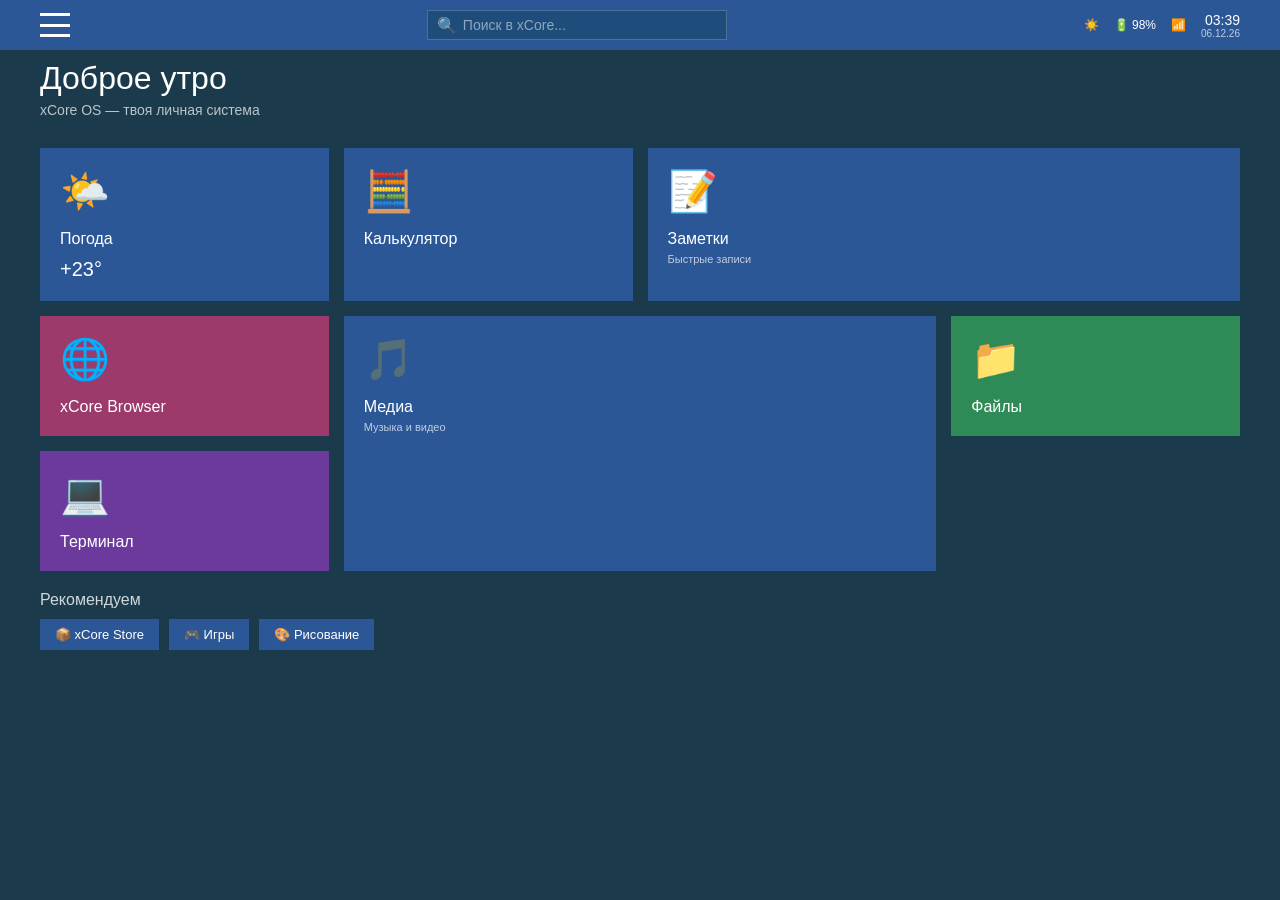
==== index.html @ d832a1ca "Initial commit" ====
<!DOCTYPE html>
<html lang="ru">
<head>
    <meta charset="UTF-8">
    <meta name="viewport" content="width=device-width, initial-scale=1.0">
    <meta name="version" content="os-070626">
    <meta name="status" content="pre-alpha">
    <title>xCore OS | NextGen Metro</title>
    <link rel="stylesheet" href="style.css">
</head>
<body>
    <!-- ФОН С ЭФФЕКТОМ -->
    <div class="bg-layer" id="bgLayer"></div>
    <div class="noise"></div>

    <!-- БОКОВАЯ ПАНЕЛЬ (НОВЫЙ GUI) -->
    <div class="side-panel" id="sidePanel">
        <div class="panel-header">
            <div class="panel-logo">⚡ xCore</div>
            <div class="panel-close" id="panelClose">✕</div>
        </div>
        <div class="panel-menu">
            <div class="panel-item" data-action="home">
                <span class="panel-icon">🏠</span>
                <span>Главный экран</span>
            </div>
            <div class="panel-item" data-action="apps">
                <span class="panel-icon">📦</span>
                <span>Все приложения</span>
            </div>
            <div class="panel-item" data-action="settings">
                <span class="panel-icon">⚙️</span>
                <span>Параметры</span>
            </div>
            <div class="panel-item" data-action="wallpapers">
                <span class="panel-icon">🖼️</span>
                <span>Обои</span>
            </div>
            <div class="panel-item" data-action="about">
                <span class="panel-icon">ℹ️</span>
                <span>О системе</span>
            </div>
        </div>
        <div class="panel-footer">
            <div class="user-info">
                <span class="user-avatar">👤</span>
                <span class="user-name">xCore User</span>
            </div>
            <button class="panel-shutdown" id="shutdownBtn">⏻ Выход</button>
        </div>
    </div>

    <!-- ОСНОВНОЙ ЭКРАН -->
    <div class="main-screen" id="mainScreen">
        <!-- ВЕРХНЯЯ ПАНЕЛЬ -->
        <div class="top-bar">
            <div class="menu-toggle" id="menuToggle">
                <span></span><span></span><span></span>
            </div>
            <div class="search-bar">
                <span class="search-icon">🔍</span>
                <input type="text" placeholder="Поиск в xCore..." id="globalSearch">
            </div>
            <div class="system-tray">
                <div class="tray-icon" id="weatherIcon">🌤️</div>
                <div class="tray-icon" id="batteryIcon">🔋 98%</div>
                <div class="tray-icon" id="wifiIcon">📶</div>
                <div class="datetime">
                    <div class="time" id="clock">--:--</div>
                    <div class="date" id="date">--.--.--</div>
                </div>
            </div>
        </div>

        <!-- ПРИВЕТСТВИЕ -->
        <div class="welcome-section">
            <h1 class="greeting" id="greeting">Добро пожаловать</h1>
            <p class="subgreeting">xCore OS — твоя личная система</p>
        </div>

        <!-- ЖИВЫЕ ПЛИТКИ -->
        <div class="tiles-grid" id="tilesGrid">
            <div class="tile live-tile" data-app="weather">
                <div class="tile-bg"></div>
                <div class="tile-content">
                    <div class="tile-icon">🌤️</div>
                    <div class="tile-title">Погода</div>
                    <div class="tile-live" id="weatherTemp">Загрузка...</div>
                </div>
            </div>

            <div class="tile" data-app="calc">
                <div class="tile-icon">🧮</div>
                <div class="tile-title">Калькулятор</div>
            </div>

            <div class="tile wide" data-app="notes">
                <div class="tile-icon">📝</div>
                <div class="tile-title">Заметки</div>
                <div class="tile-desc">Быстрые записи</div>
            </div>

            <div class="tile accent" data-app="browser">
                <div class="tile-icon">🌐</div>
                <div class="tile-title">xCore Browser</div>
            </div>

            <div class="tile large" data-app="media">
                <div class="tile-icon">🎵</div>
                <div class="tile-title">Медиа</div>
                <div class="tile-desc">Музыка и видео</div>
            </div>

            <div class="tile green" data-app="files">
                <div class="tile-icon">📁</div>
                <div class="tile-title">Файлы</div>
            </div>

            <div class="tile purple" data-app="terminal">
                <div class="tile-icon">💻</div>
                <div class="tile-title">Терминал</div>
            </div>
        </div>

        <!-- РЕКОМЕНДАЦИИ -->
        <div class="recommendations">
            <h3>Рекомендуем</h3>
            <div class="rec-list">
                <div class="rec-item" data-app="store">📦 xCore Store</div>
                <div class="rec-item" data-app="games">🎮 Игры</div>
                <div class="rec-item" data-app="draw">🎨 Рисование</div>
            </div>
        </div>
    </div>

    <!-- КОНТЕЙНЕР ОКОН -->
    <div id="windowsContainer"></div>

    <!-- УВЕДОМЛЕНИЯ -->
    <div class="notifications" id="notifications"></div>

    <script src="system/boot.js"></script>
    <script src="system/kernel.js"></script>
    <script src="system/storage.js"></script>
    <script src="script.js"></script>
</body>
</html>
---- style.css ----
/* xCore OS - Windows 8 Style */
/* Без градиентов, без скруглений, только Segoe UI */

* {
    margin: 0;
    padding: 0;
    box-sizing: border-box;
}

body {
    font-family: 'Segoe UI', 'Arial', sans-serif;
    font-weight: 400;
    overflow: hidden;
    height: 100vh;
    background: #1b3a4b;
}

/* ФОН (простой, без эффектов) */
.bg-layer {
    position: fixed;
    top: 0;
    left: 0;
    width: 100%;
    height: 100%;
    background: #1b3a4b;
    z-index: -2;
}

.noise {
    display: none;
}

/* БОКОВАЯ ПАНЕЛЬ */
.side-panel {
    position: fixed;
    left: -320px;
    top: 0;
    width: 320px;
    height: 100%;
    background: #2b5797;
    z-index: 1000;
    transition: 0.3s;
    display: flex;
    flex-direction: column;
    border-right: none;
    padding-top: 50px;
}

.side-panel.open {
    left: 0;
}

.panel-header {
    padding: 20px;
    border-bottom: 1px solid rgba(255,255,255,0.2);
    display: flex;
    justify-content: space-between;
    align-items: center;
}

.panel-logo {
    font-size: 24px;
    font-weight: normal;
    color: white;
    -webkit-text-fill-color: white;
    background: none;
}

.panel-close {
    font-size: 20px;
    cursor: pointer;
    color: white;
    opacity: 0.7;
}

.panel-close:hover {
    opacity: 1;
}

.panel-menu {
    flex: 1;
    padding: 20px;
}

.panel-item {
    padding: 12px 15px;
    margin: 5px 0;
    cursor: pointer;
    display: flex;
    align-items: center;
    gap: 15px;
    font-size: 14px;
    color: white;
    border-radius: 0px;
}

.panel-item:hover {
    background: #1e4d7b;
}

.panel-icon {
    font-size: 18px;
    width: 25px;
}

.panel-footer {
    padding: 20px;
    border-top: 1px solid rgba(255,255,255,0.2);
}

.user-info {
    display: flex;
    align-items: center;
    gap: 12px;
    padding: 10px;
    background: #1e4d7b;
    margin-bottom: 15px;
}

.user-avatar {
    font-size: 28px;
}

.user-name {
    font-size: 14px;
    color: white;
}

.panel-shutdown {
    width: 100%;
    padding: 10px;
    background: #9c3a6b;
    border: none;
    color: white;
    cursor: pointer;
    font-size: 14px;
    font-family: 'Segoe UI', 'Arial', sans-serif;
    border-radius: 0px;
}

.panel-shutdown:hover {
    background: #7a2d53;
}

/* ОСНОВНОЙ ЭКРАН */
.main-screen {
    margin-left: 0;
    transition: 0.3s;
    height: 100vh;
    overflow-y: hidden;
    padding: 60px 40px 0 40px;
}

.side-panel.open ~ .main-screen {
    margin-left: 320px;
}

/* ВЕРХНЯЯ ПАНЕЛЬ (прилипает к экрану) */
.top-bar {
    position: fixed;
    top: 0;
    left: 0;
    right: 0;
    display: flex;
    justify-content: space-between;
    align-items: center;
    padding: 10px 40px;
    background: #2b5797;
    z-index: 100;
}

.menu-toggle {
    width: 30px;
    height: 24px;
    display: flex;
    flex-direction: column;
    justify-content: space-between;
    cursor: pointer;
}

.menu-toggle span {
    height: 3px;
    background: white;
    border-radius: 0px;
}

.search-bar {
    flex: 1;
    max-width: 300px;
    margin: 0 20px;
    position: relative;
}

.search-icon {
    position: absolute;
    left: 10px;
    top: 50%;
    transform: translateY(-50%);
    color: white;
    opacity: 0.7;
}

#globalSearch {
    width: 100%;
    padding: 6px 10px 6px 35px;
    background: #1e4d7b;
    border: 1px solid rgba(255,255,255,0.2);
    color: white;
    font-size: 14px;
    font-family: 'Segoe UI', 'Arial', sans-serif;
    border-radius: 0px;
}

#globalSearch:focus {
    outline: none;
    border-color: white;
}

#globalSearch::placeholder {
    color: rgba(255,255,255,0.5);
}

.system-tray {
    display: flex;
    align-items: center;
    gap: 15px;
}

.tray-icon {
    color: white;
    cursor: pointer;
    font-size: 12px;
}

.datetime {
    text-align: right;
}

.time {
    font-size: 14px;
    font-weight: normal;
    color: white;
}

.date {
    font-size: 10px;
    color: white;
    opacity: 0.7;
}

/* ПРИВЕТСТВИЕ */
.welcome-section {
    margin-bottom: 30px;
}

.greeting {
    font-size: 32px;
    font-weight: normal;
    color: white;
    background: none;
    -webkit-text-fill-color: white;
    margin-bottom: 5px;
}

.subgreeting {
    color: white;
    opacity: 0.7;
    font-size: 14px;
}

/* СЕТКА ПЛИТОК */
.tiles-grid {
    display: grid;
    grid-template-columns: repeat(4, 1fr);
    gap: 15px;
    margin-bottom: 20px;
}

.tile {
    background: #2b5797;
    border: none;
    border-radius: 0px;
    padding: 20px;
    cursor: pointer;
    transition: 0.1s;
    position: relative;
}

.tile:hover {
    background: #3a6ea5;
}

.tile:active {
    background: #1e4d7b;
}

.tile-bg {
    display: none;
}

.tile-icon {
    font-size: 40px;
    margin-bottom: 15px;
    color: white;
}

.tile-title {
    font-size: 16px;
    font-weight: normal;
    color: white;
}

.tile-desc {
    font-size: 11px;
    color: white;
    opacity: 0.7;
    margin-top: 5px;
}

.tile-live {
    font-size: 20px;
    margin-top: 10px;
    color: white;
}

/* РАЗМЕРЫ ПЛИТОК */
.tile.wide {
    grid-column: span 2;
}

.tile.large {
    grid-row: span 2;
    grid-column: span 2;
}

.tile.accent {
    background: #9c3a6b;
}

.tile.accent:hover {
    background: #b84a7a;
}

.tile.green {
    background: #2e8b57;
}

.tile.green:hover {
    background: #3aa56a;
}

.tile.purple {
    background: #6b3a9c;
}

.tile.purple:hover {
    background: #7f4ab0;
}

/* РЕКОМЕНДАЦИИ */
.recommendations {
    margin-top: 20px;
}

.recommendations h3 {
    font-size: 16px;
    font-weight: normal;
    margin-bottom: 10px;
    color: white;
    opacity: 0.8;
}

.rec-list {
    display: flex;
    gap: 10px;
    flex-wrap: wrap;
}

.rec-item {
    background: #2b5797;
    border: none;
    border-radius: 0px;
    padding: 8px 15px;
    cursor: pointer;
    font-size: 13px;
    color: white;
}

.rec-item:hover {
    background: #3a6ea5;
}

/* ОКНА (строгий Win8 стиль) */
.window {
    position: fixed;
    background: #f0f0f0;
    border-radius: 0px;
    border: 1px solid #ccc;
    box-shadow: 2px 2px 10px rgba(0,0,0,0.2);
    z-index: 200;
    min-width: 400px;
    min-height: 300px;
    display: flex;
    flex-direction: column;
    overflow: hidden;
}

.window-header {
    padding: 10px 15px;
    background: #2b5797;
    cursor: move;
    display: flex;
    justify-content: space-between;
    align-items: center;
    border-bottom: none;
}

.window-title {
    font-weight: normal;
    color: white;
    font-size: 14px;
}

.window-close {
    cursor: pointer;
    background: #9c3a6b;
    width: 24px;
    height: 24px;
    display: flex;
    align-items: center;
    justify-content: center;
    color: white;
    font-size: 14px;
}

.window-close:hover {
    background: #7a2d53;
}

.window-content {
    flex: 1;
    padding: 15px;
    overflow: auto;
    background: white;
    color: #333;
}

/* УВЕДОМЛЕНИЯ */
.notifications {
    position: fixed;
    bottom: 20px;
    right: 20px;
    z-index: 1100;
}

.notification {
    background: #2b5797;
    border-left: 4px solid #9c3a6b;
    border-radius: 0px;
    padding: 10px 15px;
    margin-top: 8px;
    min-width: 220px;
    color: white;
    font-size: 12px;
}

/* КАЛЬКУЛЯТОР */
.app-calc {
    display: grid;
    grid-template-columns: repeat(4, 1fr);
    gap: 5px;
    padding: 10px;
    max-width: 250px;
}

.app-calc button {
    padding: 15px;
    font-size: 16px;
    background: #2b5797;
    color: white;
    border: none;
    cursor: pointer;
    font-family: 'Segoe UI', 'Arial', sans-serif;
    border-radius: 0px;
}

.app-calc button:hover {
    background: #3a6ea5;
}

.app-calc .display {
    grid-column: span 4;
    padding: 15px;
    font-size: 20px;
    text-align: right;
    background: #1a1a1a;
    color: white;
    font-family: monospace;
}

/* ЗАМЕТКИ */
.app-notes textarea {
    width: 100%;
    height: 250px;
    padding: 10px;
    font-size: 14px;
    font-family: monospace;
    border: 1px solid #ccc;
    border-radius: 0px;
}

.app-notes button {
    margin-top: 10px;
    padding: 8px 15px;
    background: #2b5797;
    color: white;
    border: none;
    cursor: pointer;
    margin-right: 8px;
    font-family: 'Segoe UI', 'Arial', sans-serif;
    border-radius: 0px;
}

.app-notes button:hover {
    background: #3a6ea5;
}

/* БРАУЗЕР */
.app-browser input {
    padding: 6px;
    font-size: 13px;
    border: 1px solid #ccc;
    border-radius: 0px;
}

.app-browser button {
    padding: 6px 12px;
    background: #2b5797;
    color: white;
    border: none;
    cursor: pointer;
    border-radius: 0px;
}

.app-browser iframe {
    border: 1px solid #ccc;
}

/* ОБОИ */
.app-wallpapers button {
    display: block;
    width: 100%;
    margin: 8px 0;
    padding: 10px;
    background: #2b5797;
    color: white;
    border: none;
    cursor: pointer;
    text-align: left;
    font-family: 'Segoe UI', 'Arial', sans-serif;
    border-radius: 0px;
}

.app-wallpapers button:hover {
    background: #3a6ea5;
}

/* СКРОЛЛБАР (Win8 стиль) */
::-webkit-scrollbar {
    width: 10px;
}

::-webkit-scrollbar-track {
    background: #e0e0e0;
}

::-webkit-scrollbar-thumb {
    background: #2b5797;
    border-radius: 0px;
}

::-webkit-scrollbar-thumb:hover {
    background: #1e4d7b;
}

/* АНИМАЦИИ (минимальные) */
.tile {
    transition: 0.05s linear;
}

/* АДАПТИВНОСТЬ */
@media (max-width: 900px) {
    .tiles-grid {
        grid-template-columns: repeat(2, 1fr);
    }
    
    .search-bar {
        display: none;
    }
}

@media (max-width: 600px) {
    .main-screen {
        padding: 60px 15px 0 15px;
    }
    
    .tiles-grid {
        grid-template-columns: 1fr;
    }
    
    .datetime {
        display: none;
    }
}

/* Настройки */
.app-settings button {
    background: #2b5797;
    color: white;
    border: none;
    padding: 8px 15px;
    cursor: pointer;
}

.app-settings button:hover {
    background: #3a6ea5;
}

/* Список приложений */
.app-appslist button {
    display: block;
    width: 100%;
    padding: 12px;
    margin: 5px 0;
    background: #2b5797;
    color: white;
    border: none;
    cursor: pointer;
    text-align: left;
}

.app-appslist button:hover {
    background: #3a6ea5;
}

/* ========== АНИМАЦИИ xCore OS ========== */

/* ПЛИТКИ ПРИ ЗАГРУЗКЕ - появление с масштабом */
@keyframes tileAppear {
    0% {
        opacity: 0;
        transform: scale(0.7);
    }
    60% {
        transform: scale(1.05);
    }
    100% {
        opacity: 1;
        transform: scale(1);
    }
}

.tile {
    animation: tileAppear 0.4s cubic-bezier(0.34, 1.2, 0.64, 1) forwards;
    opacity: 0;
}

/* Задержки для каждой плитки */
.tile:nth-child(1) { animation-delay: 0.00s; }
.tile:nth-child(2) { animation-delay: 0.05s; }
.tile:nth-child(3) { animation-delay: 0.10s; }
.tile:nth-child(4) { animation-delay: 0.15s; }
.tile:nth-child(5) { animation-delay: 0.20s; }
.tile:nth-child(6) { animation-delay: 0.25s; }
.tile:nth-child(7) { animation-delay: 0.30s; }
.tile:nth-child(8) { animation-delay: 0.35s; }
.tile:nth-child(9) { animation-delay: 0.40s; }
.tile:nth-child(10) { animation-delay: 0.45s; }

/* ПРИВЕТСТВИЕ */
@keyframes fadeInUp {
    0% {
        opacity: 0;
        transform: translateY(30px);
    }
    100% {
        opacity: 1;
        transform: translateY(0);
    }
}

.welcome-section {
    animation: fadeInUp 0.5s ease-out 0.1s forwards;
    opacity: 0;
}

/* ВЕРХНЯЯ ПАНЕЛЬ */
@keyframes slideDown {
    0% {
        opacity: 0;
        transform: translateY(-100%);
    }
    100% {
        opacity: 1;
        transform: translateY(0);
    }
}

.top-bar {
    animation: slideDown 0.4s ease-out forwards;
}

/* БОКОВАЯ ПАНЕЛЬ */
@keyframes slideInLeft {
    from {
        transform: translateX(-100%);
    }
    to {
        transform: translateX(0);
    }
}

.side-panel.open {
    animation: slideInLeft 0.3s ease-out;
}

/* CHARMS ПАНЕЛЬ */
@keyframes slideInRight {
    from {
        transform: translateX(100%);
    }
    to {
        transform: translateX(0);
    }
}

.charms-bar.active {
    animation: slideInRight 0.3s ease-out;
}

/* ОКНА */
@keyframes windowAppear {
    0% {
        opacity: 0;
        transform: scale(0.9) translateY(20px);
    }
    100% {
        opacity: 1;
        transform: scale(1) translateY(0);
    }
}

.window {
    animation: windowAppear 0.25s ease-out forwards;
}

/* КНОПКИ ПРИ НАВЕДЕНИИ */
.tile, .panel-item, .rec-item, button, .taskbar-app, .start-button {
    transition: all 0.1s linear;
}

.tile:active {
    transform: scale(0.97);
    transition: 0.02s linear;
}

/* УВЕДОМЛЕНИЯ */
@keyframes notificationSlide {
    0% {
        opacity: 0;
        transform: translateX(100%);
    }
    100% {
        opacity: 1;
        transform: translateX(0);
    }
}

.notification {
    animation: notificationSlide 0.3s ease-out forwards;
}

/* РЕКОМЕНДАЦИИ */
.recommendations {
    animation: fadeInUp 0.4s ease-out 0.3s forwards;
    opacity: 0;
}

.rec-item {
    animation: tileAppear 0.3s ease-out forwards;
    animation-delay: calc(0.4s + var(--i, 0) * 0.05s);
    opacity: 0;
}

.rec-item:nth-child(1) { --i: 1; }
.rec-item:nth-child(2) { --i: 2; }
.rec-item:nth-child(3) { --i: 3; }

/* СИСТЕМНЫЙ ТРЕЙ */
.tray-icon {
    transition: all 0.2s ease;
}

.tray-icon:hover {
    transform: scale(1.1);
}

/* ЧАСЫ И ДАТА */
.time, .date {
    transition: all 0.2s;
}

/* ПАНЕЛЬ ЗАДАЧ (ОКНА В TASKBAR) */
.taskbar-app {
    transition: all 0.1s linear;
}

.taskbar-app:active {
    transform: scale(0.95);
}

/* ЗАКРЫТИЕ ОКНА (анимация исчезновения) */
.window.closing {
    animation: windowClose 0.2s ease-out forwards;
}

@keyframes windowClose {
    0% {
        opacity: 1;
        transform: scale(1);
    }
    100% {
        opacity: 0;
        transform: scale(0.9);
        display: none;
    }
}

/* ПУЛЬСАЦИЯ ДЛЯ ЖИВЫХ ПЛИТОК */
@keyframes pulse {
    0%, 100% {
        opacity: 1;
    }
    50% {
        opacity: 0.7;
    }
}

.tile-live {
    animation: pulse 2s ease-in-out infinite;
}

/* МИГАНИЕ КУРСОРА В ПОИСКЕ */
@keyframes blink {
    0%, 100% { border-color: rgba(255,255,255,0.2); }
    50% { border-color: white; }
}

#globalSearch:focus {
    animation: blink 0.8s ease-in-out infinite;
}

/* ЗАГРУЗОЧНЫЙ ЭКРАН (опционально) */
@keyframes spin {
    from { transform: rotate(0deg); }
    to { transform: rotate(360deg); }
}

.loading-spinner {
    animation: spin 1s linear infinite;
}

/* АНИМАЦИЯ ПРИ НАЖАТИИ НА ПЛИТКУ (эффект волны) */
.tile {
    position: relative;
    overflow: hidden;
}

.tile::after {
    content: '';
    position: absolute;
    top: 50%;
    left: 50%;
    width: 0;
    height: 0;
    border-radius: 50%;
    background: rgba(255,255,255,0.3);
    transform: translate(-50%, -50%);
    transition: width 0.3s, height 0.3s;
}

.tile:active::after {
    width: 200%;
    height: 200%;
}

/* АНИМАЦИЯ ДЛЯ БУРГЕРА */
.menu-toggle span {
    transition: all 0.2s ease;
}

.menu-toggle:hover span:nth-child(1) {
    transform: translateY(-2px);
}

.menu-toggle:hover span:nth-child(3) {
    transform: translateY(2px);
}

/* АНИМАЦИЯ ДЛЯ КНОПКИ ЗАКРЫТИЯ */
.window-close {
    transition: all 0.1s linear;
}

.window-close:active {
    transform: scale(0.85);
}

/* АНИМАЦИЯ ДЛЯ SCROLLBAR (плавное появление) */
::-webkit-scrollbar-thumb {
    transition: background 0.2s;
}
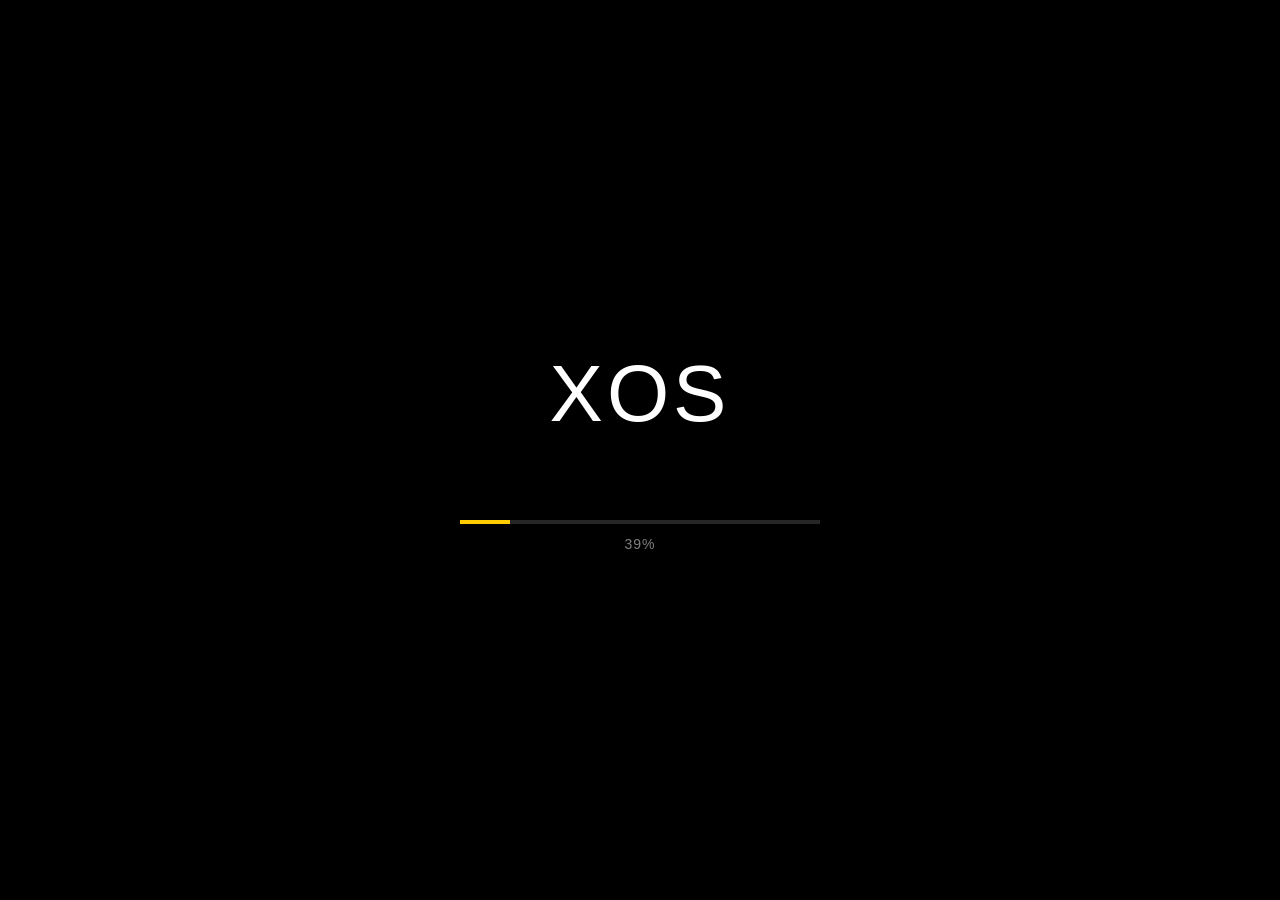
==== commit b754b280: "Update Alpha 1.1.0" ====
--- a/index.html
+++ b/index.html
@@ -3,145 +3,110 @@
 <head>
     <meta charset="UTF-8">
     <meta name="viewport" content="width=device-width, initial-scale=1.0">
-    <meta name="version" content="os-070626">
-    <meta name="status" content="pre-alpha">
-    <title>xCore OS | NextGen Metro</title>
-    <link rel="stylesheet" href="style.css">
+    <title>Загрузка xCore OS</title>
+    <style>
+        * {
+            margin: 0;
+            padding: 0;
+            box-sizing: border-box;
+        }
+
+        body {
+            font-family: 'Segoe UI Light', 'Segoe UI', 'Arial', sans-serif;
+            background: #000000;
+            height: 100vh;
+            display: flex;
+            justify-content: center;
+            align-items: center;
+            overflow: hidden;
+        }
+
+        .loading-container {
+            text-align: center;
+            width: 100%;
+            max-width: 400px;
+            padding: 20px;
+        }
+
+        /* ЛОГОТИП */
+        .logo {
+            font-family: 'Segoe UI Light', 'Segoe UI', 'Arial', sans-serif;
+            font-size: 80px;
+            font-weight: 300;
+            color: #ffffff;
+            letter-spacing: 4px;
+            margin-bottom: 80px;
+        }
+
+        /* ПРОГРЕСС-БАР */
+        .progress-bar-container {
+            background: rgba(255, 255, 255, 0.15);
+            height: 4px;
+            width: 100%;
+            margin: 0;
+        }
+
+        .progress-bar {
+            background: #ffcc00;
+            height: 100%;
+            width: 0%;
+            transition: width 0.15s linear;
+        }
+
+        /* ПРОЦЕНТЫ */
+        .percentage {
+            font-family: 'Segoe UI Light', 'Segoe UI', 'Arial', sans-serif;
+            font-size: 14px;
+            font-weight: 300;
+            color: rgba(255, 255, 255, 0.5);
+            margin-top: 12px;
+            letter-spacing: 1px;
+        }
+
+        /* Исчезновение */
+        @keyframes fadeOut {
+            from { opacity: 1; }
+            to { opacity: 0; }
+        }
+
+        body.fade-out {
+            animation: fadeOut 0.3s ease-out forwards;
+        }
+    </style>
 </head>
 <body>
-    <!-- ФОН С ЭФФЕКТОМ -->
-    <div class="bg-layer" id="bgLayer"></div>
-    <div class="noise"></div>
-
-    <!-- БОКОВАЯ ПАНЕЛЬ (НОВЫЙ GUI) -->
-    <div class="side-panel" id="sidePanel">
-        <div class="panel-header">
-            <div class="panel-logo">⚡ xCore</div>
-            <div class="panel-close" id="panelClose">✕</div>
+    <div class="loading-container">
+        <div class="logo">XOS</div>
+        <div class="progress-bar-container">
+            <div class="progress-bar" id="progressBar"></div>
         </div>
-        <div class="panel-menu">
-            <div class="panel-item" data-action="home">
-                <span class="panel-icon">🏠</span>
-                <span>Главный экран</span>
-            </div>
-            <div class="panel-item" data-action="apps">
-                <span class="panel-icon">📦</span>
-                <span>Все приложения</span>
-            </div>
-            <div class="panel-item" data-action="settings">
-                <span class="panel-icon">⚙️</span>
-                <span>Параметры</span>
-            </div>
-            <div class="panel-item" data-action="wallpapers">
-                <span class="panel-icon">🖼️</span>
-                <span>Обои</span>
-            </div>
-            <div class="panel-item" data-action="about">
-                <span class="panel-icon">ℹ️</span>
-                <span>О системе</span>
-            </div>
-        </div>
-        <div class="panel-footer">
-            <div class="user-info">
-                <span class="user-avatar">👤</span>
-                <span class="user-name">xCore User</span>
-            </div>
-            <button class="panel-shutdown" id="shutdownBtn">⏻ Выход</button>
-        </div>
+        <div class="percentage" id="percentage">0%</div>
     </div>
 
-    <!-- ОСНОВНОЙ ЭКРАН -->
-    <div class="main-screen" id="mainScreen">
-        <!-- ВЕРХНЯЯ ПАНЕЛЬ -->
-        <div class="top-bar">
-            <div class="menu-toggle" id="menuToggle">
-                <span></span><span></span><span></span>
-            </div>
-            <div class="search-bar">
-                <span class="search-icon">🔍</span>
-                <input type="text" placeholder="Поиск в xCore..." id="globalSearch">
-            </div>
-            <div class="system-tray">
-                <div class="tray-icon" id="weatherIcon">🌤️</div>
-                <div class="tray-icon" id="batteryIcon">🔋 98%</div>
-                <div class="tray-icon" id="wifiIcon">📶</div>
-                <div class="datetime">
-                    <div class="time" id="clock">--:--</div>
-                    <div class="date" id="date">--.--.--</div>
-                </div>
-            </div>
-        </div>
+    <script>
+        let progress = 0;
+        const progressBar = document.getElementById('progressBar');
+        const percentageEl = document.getElementById('percentage');
 
-        <!-- ПРИВЕТСТВИЕ -->
-        <div class="welcome-section">
-            <h1 class="greeting" id="greeting">Добро пожаловать</h1>
-            <p class="subgreeting">xCore OS — твоя личная система</p>
-        </div>
+        function updateLoading() {
+            if (progress < 100) {
+                progress += Math.random() * 12 + 4;
+                if (progress > 100) progress = 100;
+                
+                progressBar.style.width = progress + '%';
+                percentageEl.textContent = Math.floor(progress) + '%';
+                
+                const delay = progress < 80 ? 60 : 40;
+                setTimeout(updateLoading, delay);
+            } else {
+                document.body.classList.add('fade-out');
+                setTimeout(() => {
+                    window.location.href = 'os.html';
+                }, 300);
+            }
+        }
 
-        <!-- ЖИВЫЕ ПЛИТКИ -->
-        <div class="tiles-grid" id="tilesGrid">
-            <div class="tile live-tile" data-app="weather">
-                <div class="tile-bg"></div>
-                <div class="tile-content">
-                    <div class="tile-icon">🌤️</div>
-                    <div class="tile-title">Погода</div>
-                    <div class="tile-live" id="weatherTemp">Загрузка...</div>
-                </div>
-            </div>
-
-            <div class="tile" data-app="calc">
-                <div class="tile-icon">🧮</div>
-                <div class="tile-title">Калькулятор</div>
-            </div>
-
-            <div class="tile wide" data-app="notes">
-                <div class="tile-icon">📝</div>
-                <div class="tile-title">Заметки</div>
-                <div class="tile-desc">Быстрые записи</div>
-            </div>
-
-            <div class="tile accent" data-app="browser">
-                <div class="tile-icon">🌐</div>
-                <div class="tile-title">xCore Browser</div>
-            </div>
-
-            <div class="tile large" data-app="media">
-                <div class="tile-icon">🎵</div>
-                <div class="tile-title">Медиа</div>
-                <div class="tile-desc">Музыка и видео</div>
-            </div>
-
-            <div class="tile green" data-app="files">
-                <div class="tile-icon">📁</div>
-                <div class="tile-title">Файлы</div>
-            </div>
-
-            <div class="tile purple" data-app="terminal">
-                <div class="tile-icon">💻</div>
-                <div class="tile-title">Терминал</div>
-            </div>
-        </div>
-
-        <!-- РЕКОМЕНДАЦИИ -->
-        <div class="recommendations">
-            <h3>Рекомендуем</h3>
-            <div class="rec-list">
-                <div class="rec-item" data-app="store">📦 xCore Store</div>
-                <div class="rec-item" data-app="games">🎮 Игры</div>
-                <div class="rec-item" data-app="draw">🎨 Рисование</div>
-            </div>
-        </div>
-    </div>
-
-    <!-- КОНТЕЙНЕР ОКОН -->
-    <div id="windowsContainer"></div>
-
-    <!-- УВЕДОМЛЕНИЯ -->
-    <div class="notifications" id="notifications"></div>
-
-    <script src="system/boot.js"></script>
-    <script src="system/kernel.js"></script>
-    <script src="system/storage.js"></script>
-    <script src="script.js"></script>
+        setTimeout(updateLoading, 100);
+    </script>
 </body>
 </html>
